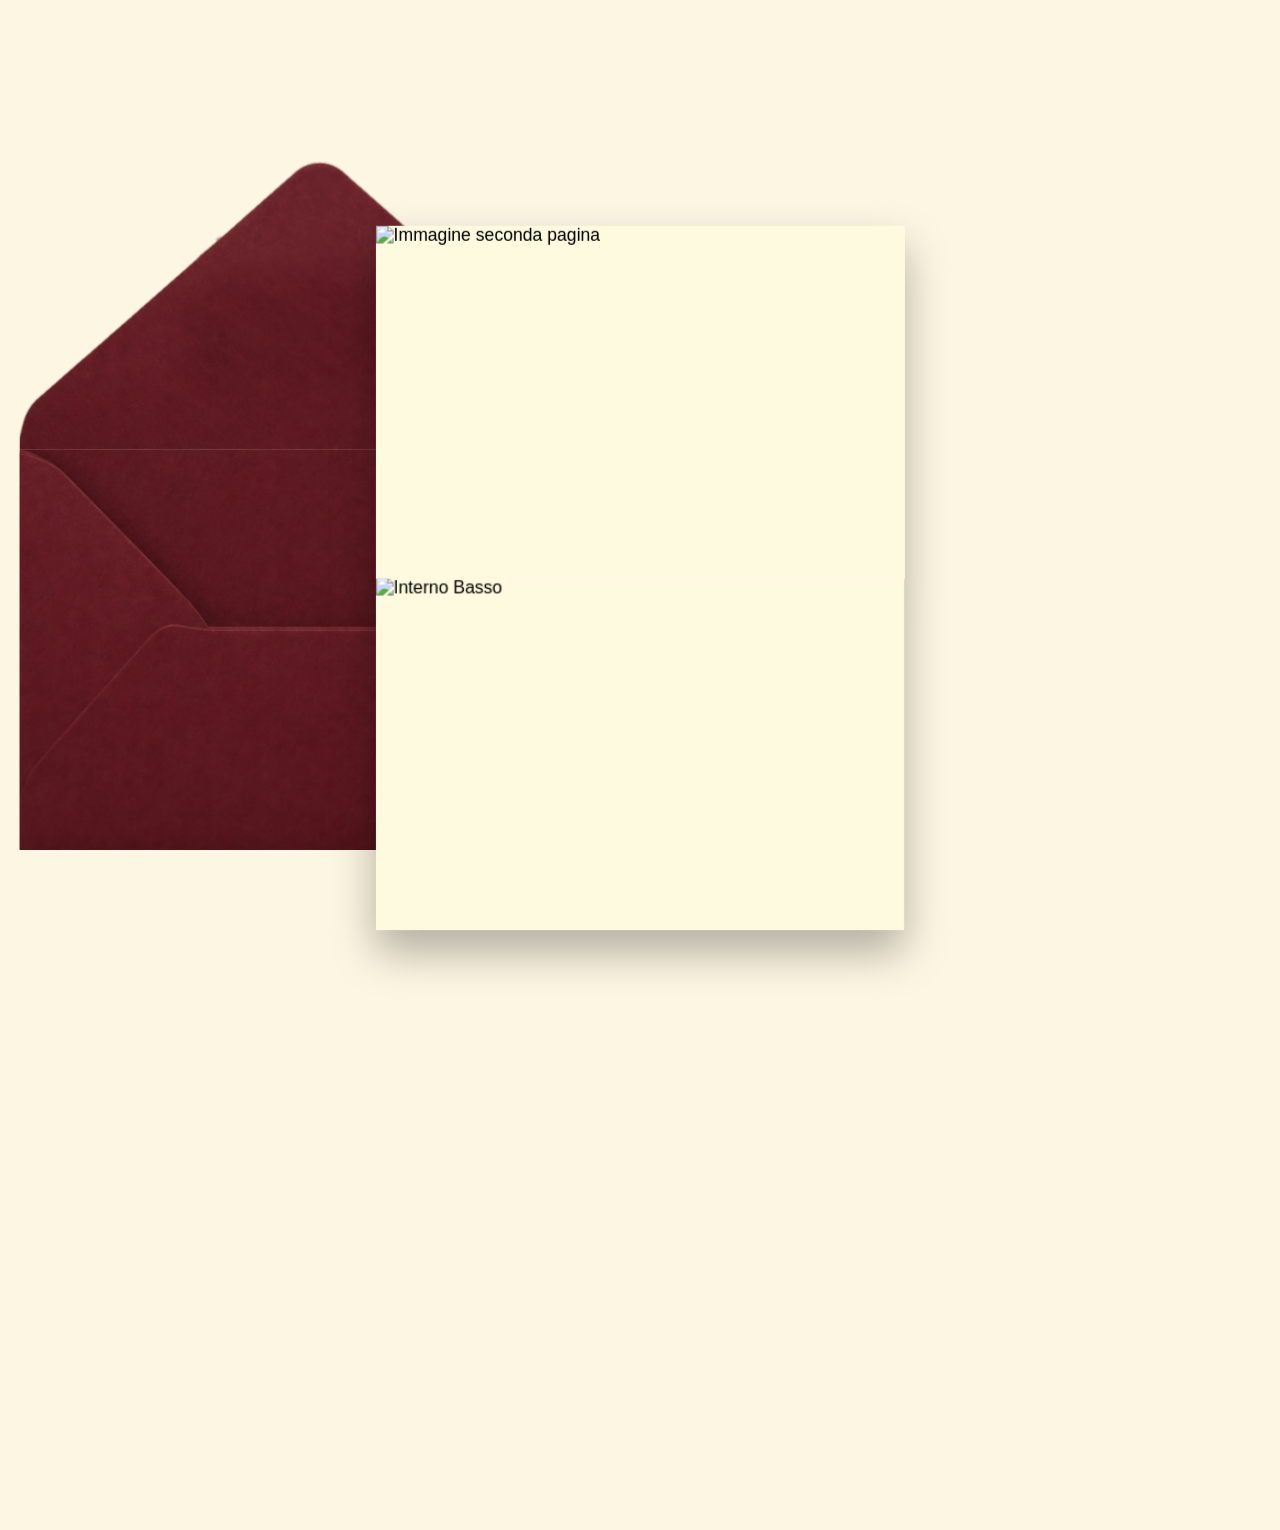
==== torta/index.html @ 85c7a6f7 "aggiunto torta" ====
<!DOCTYPE html>
<html lang="it">
<head>
    <meta charset="UTF-8">
    <meta name="viewport" content="width=device-width, initial-scale=1.0">
    <title>Invito Animato</title>
    
    <link rel="preconnect" href="https://fonts.googleapis.com">
    <link rel="preconnect" href="https://fonts.gstatic.com" crossorigin>
    <link href="https://fonts.googleapis.com/css2?family=Alex+Brush&family=Cormorant+Garamond:wght@400;600;700&family=Great+Vibes&display=swap" rel="stylesheet">

    <link rel="preload" as="image" href="textures/retro.png">
    <link rel="preload" as="image" href="textures/busta-artigianale_int.png">
    <link rel="preload" as="image" href="textures/busta-artigianale1.png">
    <link rel="preload" as="image" href="textures/linguetta.png">
    <link rel="preload" as="image" href="textures/front.png">
    <link rel="preload" as="image" href="textures/3.png">
    <link rel="preload" as="image" href="textures/1.png">

    <link rel="stylesheet" href="style.css">
</head>
<body class="is-loading">

    <div class="wrapper">
        <div class="envelope-back-face">
            <img class="envelope-back-img" src="textures/retro.png" alt="" decoding="async" fetchpriority="high">
            <div class="guest-name">Marta</div>
        </div>

        <div class="envelope-front-face">
            <div class="envelope-inner">
                <img class="envelope-inner-img" src="textures/busta-artigianale_int.png" alt="" decoding="async" fetchpriority="high">
            </div>
            <img class="pocket" src="textures/busta-artigianale1.png" alt="" decoding="async" fetchpriority="high">
            <img class="flap" src="textures/linguetta.png" alt="" decoding="async" fetchpriority="high">
            
            <div class="card">
                
                <div class="card-flap">
                    
                    <div class="face-1">  
                        <img src="textures/1.png" alt="Immagine di Copertina" class="card-image">               
                    </div>

                    <div class="face-2">
                        <img src="textures/2.png" alt="Immagine seconda pagina" class="card-image">
                    </div>
                </div>

                <div class="face-3">
                    <img src="textures/3.png" alt="Interno Basso" class="card-image">
    
                    <div class="link-container">
                        <span class="text-wrapper">
                            I festeggiamenti proseguiranno presso Villa Caiselli-Casa (UD),
                            <a href="https://martaematteo.me" target="_blank">Per maggiori informazioni clicca qui.</a>
                        </span>
                    </div>
                </div>
            </div>            
        </div>
    </div>
<script>
    (async () => {
        // 1. Legge i parametri dall'URL attuale
        const params = new URLSearchParams(window.location.search);
        const nomeInvitato = params.get('invitato');

        if (nomeInvitato) {
            const elementoNome = document.querySelector('.guest-name');
            if (elementoNome) {
                elementoNome.textContent = nomeInvitato;
            }
        }

        // Raccoglie tutte le URL delle immagini da precaricare
        function collectImageUrls() {
            const urls = new Set();
            document.querySelectorAll('img[src]').forEach(img => {
                if (img.src) urls.add(img.src);
            });
            document.querySelectorAll('link[rel="preload"][as="image"]').forEach(link => {
                if (link.href) urls.add(link.href);
            });
            return Array.from(urls);
        }

        // Precarica una singola immagine con timeout
        function preloadImage(url, timeout = 15000) {
            return new Promise(resolve => {
                const img = new Image();
                let done = false;
                const finish = (ok) => {
                    if (done) return;
                    done = true;
                    clearTimeout(timer);
                    resolve({ url, ok });
                };
                const timer = setTimeout(() => finish(false), timeout);
                img.onload = () => finish(true);
                img.onerror = () => finish(false);
                img.src = url;
            });
        }

        // Precarica tutte le immagini in parallelo
        async function preloadAllImages() {
            const urls = collectImageUrls();
            const results = await Promise.all(urls.map(u => preloadImage(u)));
            const failed = results.filter(r => !r.ok);
            if (failed.length) console.warn('Immagini non caricate:', failed.map(r => r.url));
        }

        // Logica di scroll e centratura
        function startScrollEffects() {
            const wrapper = document.querySelector('.wrapper');
            if (wrapper) {
                const wrapperRect = wrapper.getBoundingClientRect();
                const scrollTarget = window.scrollY + wrapperRect.top - (window.innerHeight / 2) + (wrapperRect.height / 2);
                window.scrollTo({ top: scrollTarget, behavior: 'auto' });
            }

            function parseTimeToMs(value) {
                const v = String(value).trim();
                if (!v) return 0;
                if (v.endsWith('ms')) return Number.parseFloat(v);
                if (v.endsWith('s')) return Number.parseFloat(v) * 1000;
                return 0;
            }

            function getMaxAnimationEndMs(el) {
                if (!el) return 0;
                const cs = window.getComputedStyle(el);
                const durations = cs.animationDuration.split(',').map(s => s.trim());
                const delays = cs.animationDelay.split(',').map(s => s.trim());
                const count = Math.max(durations.length, delays.length);
                let maxMs = 0;
                for (let i = 0; i < count; i++) {
                    const durMs = parseTimeToMs(durations[i % durations.length]);
                    const delMs = parseTimeToMs(delays[i % delays.length]);
                    maxMs = Math.max(maxMs, durMs + delMs);
                }
                return maxMs;
            }

            const openAnimEndMs = getMaxAnimationEndMs(document.querySelector('.card-flap'));
            const scrollAfterMs = Math.max(0, Math.ceil(openAnimEndMs + 250));

            setTimeout(() => {
                const card = document.querySelector('.card');
                if (card) {
                    const cardRect = card.getBoundingClientRect();
                    const cardCenter = window.scrollY + cardRect.top + (cardRect.height / 2);
                    const targetScroll = cardCenter - (window.innerHeight / 2) - cardRect.height;
                    const currentScroll = window.scrollY;
                    const distance = targetScroll - currentScroll;
                    const duration = 2000;
                    const startTime = performance.now();

                    function smoothScroll(currentTime) {
                        const elapsed = currentTime - startTime;
                        const progress = Math.min(elapsed / duration, 1);
                        const easeProgress = progress < 0.5
                            ? 2 * progress * progress
                            : 1 - Math.pow(-2 * progress + 2, 2) / 2;
                        window.scrollTo(0, currentScroll + (distance * easeProgress));
                        if (progress < 1) requestAnimationFrame(smoothScroll);
                    }
                    requestAnimationFrame(smoothScroll);
                }
            }, scrollAfterMs);
        }

        // Esegui preload, poi sblocca animazioni
        await preloadAllImages();
        document.body.classList.remove('is-loading');
        document.body.classList.add('is-loaded');
        requestAnimationFrame(() => startScrollEffects());
    })();
    </script>
</body>
</html>
---- torta/style.css ----
/* --- CONFIGURAZIONE --- */

:root {
    /* Non servono più colori busta, usiamo le immagini */
    
    --card-bg: #fefae0;
    
    /* Dimensioni Busta (Devono coincidere con le tue immagini) */
    --env-width: 600px;
    --env-height: 400px;
}

body {
    background-color: #fdf6e3;
    min-height: 120vh;
    margin: 0;
    display: flex;
    justify-content: center;
    align-items: flex-start;
    padding-top: 50vh;
    overflow-x: hidden;
    overflow-y: auto;
    font-family: sans-serif;
    perspective: 2500px;
}

/* Preload: nasconde tutto finché le immagini non sono pronte */
body.is-loading .wrapper {
    opacity: 0;
}

body.is-loaded .wrapper {
    opacity: 1;
    transition: opacity 200ms ease;
}

body.is-loading .wrapper,
body.is-loading .envelope-back-face,
body.is-loading .envelope-front-face,
body.is-loading .flap,
body.is-loading .card,
body.is-loading .card-flap {
    animation-play-state: paused !important;
}

/* --- WRAPPER --- */
.wrapper {
    position: relative;
    width: var(--env-width);
    height: var(--env-height);
    transform-style: preserve-3d;
    -webkit-transform-style: preserve-3d;
    will-change: transform;
    transform: rotateY(180deg);
    animation: flipAndMove 8s both; 
    animation-delay: 1s;
}

/* --- STRUTTURA GENERALE --- */

.envelope-back-face, .envelope-front-face {
    position: absolute;
    width: 100%;
    height: 100%;
    transform-style: preserve-3d;
    -webkit-transform-style: preserve-3d;
    backface-visibility: hidden;
    -webkit-backface-visibility: hidden;
    will-change: transform;
}

/* --- 1. RETRO BUSTA (File JPG) --- */
.envelope-back-face {
    display: flex; justify-content: center; align-items: center;
    /* spostiamo leggermente indietro il retro per evitare sovrapposizioni */
    transform: rotateY(180deg) translateZ(-1px);
    z-index: 5;
    /* Ombra esterna realistica */
    
}

.envelope-back-img {
    position: absolute;
    inset: 0;
    width: 100%;
    height: 100%;
    object-fit: cover;
    object-position: center;
    z-index: 0;
}

/* ---- FIX mobile / Safari: evita z-fighting ---- */
/* separazione minima dei piani 3D (non deve essere sovrascritta più sotto) */

.guest-name {
    position: relative;
    z-index: 1;
    font-size: 2.5rem; color:#F5F5F5;
    font-family: 'Alex Brush', cursive;
    font-weight: 20;
    /* Togliamo il bordo tratteggiato CSS se l'hai disegnato in Photoshop */
    /* border: 4px dashed rgba(255,255,255,0.5); */ 
    text-shadow: 0 2px 5px rgba(0,0,0,0.2);
    padding: 15px 30px;
    white-space: pre-line;
    text-align: center;
    backface-visibility: hidden;
}

/* --- FRONTE BUSTA --- */
/* spostiamo leggermente avanti il fronte per evitare z-fighting */
.envelope-front-face { z-index: 2; transform: rotateY(0deg) translateZ(1px); }

/* --- 2. INTERNO BUSTA (File JPG) --- */
.envelope-inner {
    position: absolute; width: 100%; height: 100%;

    z-index: 1;
    /* Ombra interna per profondità */
    box-shadow: inset 0 0 20px rgba(0,0,0,0.5);
}

.envelope-inner-img {
    position: absolute;
    inset: 0;
    width: 100%;
    height: 100%;
    object-fit: cover;
    object-position: center;
}

/* --- 3. TASCA (File PNG Trasparente) --- */
.pocket {
    position: absolute; 
    bottom: 0; left: 0; 
    width: 100%; height: 100%; /* Occupa tutto lo spazio per allinearsi */

    object-fit: cover;
    object-position: bottom center;
    
    /* RIMOSSO clip-path: lasciamo che sia la trasparenza del PNG a fare la forma */
    z-index: 10; 
    /* Eventuale drop-shadow se non l'hai disegnata in Photoshop */
    
}

/* --- 4. LINGUETTA (File PNG Trasparente) --- */
.flap {
    position: absolute; 
    top: 0; left: 0; 
    width: 100%; 
    height: 100%; /* Altezza 100% per gestire meglio il punto di rotazione */

    object-fit: cover;
    object-position: top center;
    
    /* Punto di rotazione: top */
    transform-origin: top; 
    
    /* RIMOSSO clip-path */
    z-index: 11; 
    
    animation: openFlap 0.8s forwards;
    animation-delay: 4.5s; 
}

/* --- IL BIGLIETTO (CARD) --- */
/* (Questa parte resta quasi uguale, gestisce le tue immagini interne) */
.card {
    position: absolute;
    width: 80%; height: 80%;
    left: 10%; bottom: 0;
    z-index: 2;
    transform-style: preserve-3d;
    animation: extractAndCenter 3s forwards;
    animation-delay: 5.5s;
}

.card-flap {
    position: absolute; top: 0; left: 0; width: 100%; height: 100%;
    transform-style: preserve-3d;
    transform-origin: top; 
    z-index: 20;
    animation: openCard 2s forwards;
    animation-delay: 9s; 
}

/* Stili facce (uguali a prima) */
.face-1, .face-2, .face-3 {
    position: absolute; width: 100%; height: 100%;
    background-color: var(--card-bg); 
    backface-visibility: hidden; -webkit-backface-visibility: hidden;
    display: flex; justify-content: center; align-items: center;
    padding: 0; overflow: hidden; 
}

/* Gestione immagini Card */
.card-image { max-width: 90%; max-height: 90%; object-fit: contain; filter: drop-shadow(0px 2px 4px rgba(0,0,0,0.2)); }
.face-2 .card-image, .face-3 .card-image { width: 100%; height: 100%; max-width: none; max-height: none; object-fit: cover; filter: none; }

/* L'immagine in face-3 non deve bloccare i click sul link */
.face-3 .card-image {
    pointer-events: none;
}

.face-1 { z-index: 2;}
.face-2 { transform: rotateX(180deg); }
.face-3 { top: 0; left: 0; z-index: 1; }

/* --- STILI PER IL LINK NELLA FACCIA 3 --- */

/* Il contenitore che deve sovrapporsi esattamente al rettangolo verde.
   Usa posizione assoluta rispetto alla .face-3
*/


/* Stile del link vero e proprio */
/* --- STILI PER IL LINK NELLA FACCIA 3 --- */

/* Il contenitore che posiziona l'area del testo sopra il rettangolo verde */
.link-container {
    position: absolute;
    z-index: 100;
    
    /* --- POSIZIONAMENTO (Regola questi valori come prima) --- */
    top: 61%; 
    height: 25%; 
    width: 40%; 
    left: 50%;
    transform: translateX(-50%);
    /* border: 2px solid red;  <-- Togli il commento per vedere i bordi */
    /* --- Fine posizionamento --- */

    /* Flexbox per centrare il blocco di testo */
    display: flex;
    justify-content: center;
    align-items: center;
    text-align: center;
    
    /* Assicura che il contenitore riceva i click */
    pointer-events: auto;
}

/* Stile per TUTTO il testo (sia cliccabile che non) */
.text-wrapper {
    font-family: 'Cormorant Garamond', serif;
    color: #fefae0;           /* Tutto il testo è bianco */
    
    font-size: 0.8rem;      /* Dimensione testo */
    letter-spacing: 0.5px;
    line-height: 1.4;       /* Spaziatura righe se va a capo */
    
    /* Assicura che il testo riceva i click */
    pointer-events: auto;
    position: relative;
    z-index: 50;
}

/* Stile SOLO per la parte cliccabile (il tag <a>) */
.text-wrapper a {
    font-family: 'Cormorant Garamond',  serif;
    color: #fefae0;           /* Anche il link è bianco */
    font-weight: bold;      /* Il link è in grassetto per distinguerlo */
    font-size: 0.8rem;  
    text-decoration: underline; /* Sottolineato per far capire che è un link */
    cursor: pointer;        /* Cursore a manina */
    transition: all 0.3s ease;
    
    position: relative; /* Aiuta con lo z-index */
    z-index: 100;       /* Assicura che sia sopra a tutto */
    display: inline;    /* Inline per seguire esattamente il testo */
}

/* Effetto Hover solo sulla parte cliccabile */
.text-wrapper a:hover {
    color: #f7f0be;         /* Cambia colore al passaggio del mouse */
    background-color: rgba(255,255,255,0.1); /* Leggero sfondo al passaggio */
    border-radius: 4px;
}
/* --- KEYFRAMES --- */
/* (Identici a prima, solo openFlap cambia leggermente la gestione ombra) */
@keyframes flipAndMove {
    0% { transform: rotateY(180deg); }
    40% { transform: rotateY(0deg); }
    70% { transform: rotateY(0deg) translateX(0); }
    100% { transform: rotateY(0deg) translateX(-320px); }
}

@keyframes openFlap {
    0% { transform: rotateX(0deg); z-index: 11; }
    /* Nota: Se hai disegnato l'ombra nel PNG, non serve il drop-shadow qui */
    100% { transform: rotateX(180deg); z-index: 0; } 
}

@keyframes extractAndCenter {
    0% { transform: translateY(0); z-index: 2; }
    40% { transform: translateY(-110%); z-index: 2; }
    41% { z-index: 20; }
    100% { transform: translateY(20%) translateX(320px) scale(1.1); z-index: 20; filter: drop-shadow(0px 20px 20px rgba(0,0,0,0.3)); }
}

@keyframes openCard {
    0% { transform: rotateX(0deg); }
    100% { transform: rotateX(180deg); }
}

/* =========================================
   OTTIMIZZAZIONE MOBILE (Smartphone)
   ========================================= */

@media only screen and (max-width: 768px) {
    
    /* 1. Adattiamo le dimensioni al viewport mantenendo le proporzioni */
    :root {
        /* Larghezza disponibile meno 10px (5px per lato) */
        --mobile-width: calc(100vw - 10px);
        /* Mantenendo la proporzione 400/600 = 0.6667 */
        --mobile-height: calc((100vw - 10px) * 0.6667);

        /* Velocità animazioni mobile (1 = normale). */
        --mobile-speed: 1;
    }
    .face-1{
        transform: scale(-1, 1);
    }
    body {
        /* ABILITA LO SCROLL SU MOBILE */
        overflow-y: auto; 
        /* Allinea tutto in alto invece che al centro per gestire meglio lo scroll */
        align-items: flex-start; 
        padding-top: 100px; /* Un po' di aria sopra */
        padding-left: 5px;
        padding-right: 5px;
        height: auto; /* L'altezza si adatta al contenuto */
        min-height: 100vh;
    }

    .wrapper {
        /* Usa le nuove dimensioni responsive */
        width: var(--mobile-width);
        height: var(--mobile-height);
        
        transform-origin: top center;
        /* Flip 3D “robusta”: ruotiamo il wrapper fino al taglio (90deg),
           facciamo lo swap retro→fronte via opacità, poi ruotiamo indietro.
           Così non dipendiamo dal backface-culling. */
        transform: rotateY(0deg) translateZ(0.1px);
        
        /* Evitiamo il rallentamento finale (niente easing): velocità costante */
        animation: flipAndMoveMobile calc(5s * var(--mobile-speed)) linear both;
        animation-delay: calc(0.8s * var(--mobile-speed));
    }

    /* IMPORTANTE: su mobile non ruotiamo più la busta in 3D.
       Quindi annulliamo le rotazioni 3D delle facce, altrimenti il retro (rotateY(180deg))
       resta "girato" e viene nascosto dal backface-visibility. */
    .envelope-back-face,
    .envelope-front-face {
        transform: none;
        backface-visibility: visible;
        -webkit-backface-visibility: visible;
    }

    /* Swap robusto: mostriamo SEMPRE il retro subito, poi passiamo al fronte al 40%. */
    .envelope-back-face {
        opacity: 1;
        animation: backFaceOpacityMobile calc(5s * var(--mobile-speed)) linear both;
        animation-delay: calc(0.8s * var(--mobile-speed));
    }

    .envelope-front-face {
        opacity: 0;
        animation: frontFaceOpacityMobile calc(5s * var(--mobile-speed)) linear both;
        animation-delay: calc(0.8s * var(--mobile-speed));
    }

    /* Scala tempi della linguetta su mobile */
    .flap {
        animation-duration: calc(0.6s * var(--mobile-speed));
        animation-delay: calc(3.2s * var(--mobile-speed));
    }

    @keyframes backFaceOpacityMobile {
        0%, 19% { opacity: 1; }
        20%, 100% { opacity: 0; }
    }

    @keyframes frontFaceOpacityMobile {
        0%, 19% { opacity: 0; }
        20%, 100% { opacity: 1; }
    }

    /* 2. Animazione Busta Mobile: 
       Non si sposta a sinistra (non c'è spazio), ma scende leggermente 
       e svanisce un po' per lasciare focus al biglietto 
    */
    @keyframes flipAndMoveMobile {
        0% { transform: rotateY(0deg) translateY(0) translateZ(0.1px); }
        /* Arriviamo al taglio (edge) prima dello swap */
        19% { transform: rotateY(90deg) translateY(0) translateZ(0.1px); }
        /* Swap: restiamo “di taglio” ma invertiamo il verso per far entrare il fronte */
        20% { transform: rotateY(90deg) translateY(0) translateZ(0.1px); }
        40% { transform: rotateY(180deg) translateY(0) translateZ(0.1px); opacity: 1; }
        100% { 
            /* La busta scende un po' */
            transform: rotateY(180deg) translateY(100px) translateZ(0.1px); 
            opacity: 1; 
            /* Assicura che resti sotto */
        }
    }

    /* 3. Animazione Biglietto Mobile (ZOOM + SCROLL):
       Qui avviene la magia.
    */
    .card {
        
        animation-name: extractAndCenterMobile;
        animation-duration: calc(2s * var(--mobile-speed));
        animation-delay: calc(4s * var(--mobile-speed));
    }

    /* Scala tempi apertura card su mobile */
    .card-flap {
        animation-duration: calc(1.5s * var(--mobile-speed));
        animation-delay: calc(6.5s * var(--mobile-speed));
    }

    /* Solo mobile: ruota di 180° le immagini “di background” della card (facce 2 e 3) */
    
    .face-2 .card-image,
    .face-3 .card-image {
        transform: rotateY(180deg);
        transform-origin: center;
    }

    /* Solo mobile: ruota di 180° anche la scritta della faccia 3 per allinearla alla rotazione */
    .face-3 .text-wrapper {
        transform: scaleX(-1);
        transform-origin: center;
    /* Forza la gestione degli eventi del mouse/touch */
        pointer-events: auto;
    }

    /* Assicura che il link sia cliccabile su mobile */
    .face-3 .text-wrapper a {
        pointer-events: auto;
        display: inline-block;
        padding: 10px 5px;
        margin: -10px -5px;
        position: relative;
        z-index: 200;
    }

    @keyframes extractAndCenterMobile {
        0% { transform: translateY(0); z-index: 2; }
        40% { transform: translateY(-110%); z-index: 2; }
        41% { z-index: 20; }
        100% {
            /* Manteniamo le stesse proporzioni della versione desktop */
            transform: translateY(20%) translateX(0) scale(1.0);
            z-index: 20;
            filter: drop-shadow(0px 10px 10px rgba(0,0,0,0.3));
        }
    }
    
    /* Aggiustamento font per mobile */
    .guest-name { font-size: 2rem; }
    
    /* Aggiustiamo il link nella faccia 3 per essere sicuri che sia cliccabile su touch */
    /* Contenitore testo come desktop, ma proporzionato (percentuali) */
    .face-3 .link-container {
        width: 40%;
        height: 25%;
        
    }

    /* Testo proporzionato: resta simile al desktop, ma si adatta al viewport */
    .face-3 .text-wrapper {
        font-size: clamp(0.55rem, 2.1vw, 0.7rem);
        line-height: 1.25;
        letter-spacing: 0.3px;
    }

    .face-3 .text-wrapper a {
        font-size: inherit;
    }
}/* Anti z-fighting + Safari/iOS */
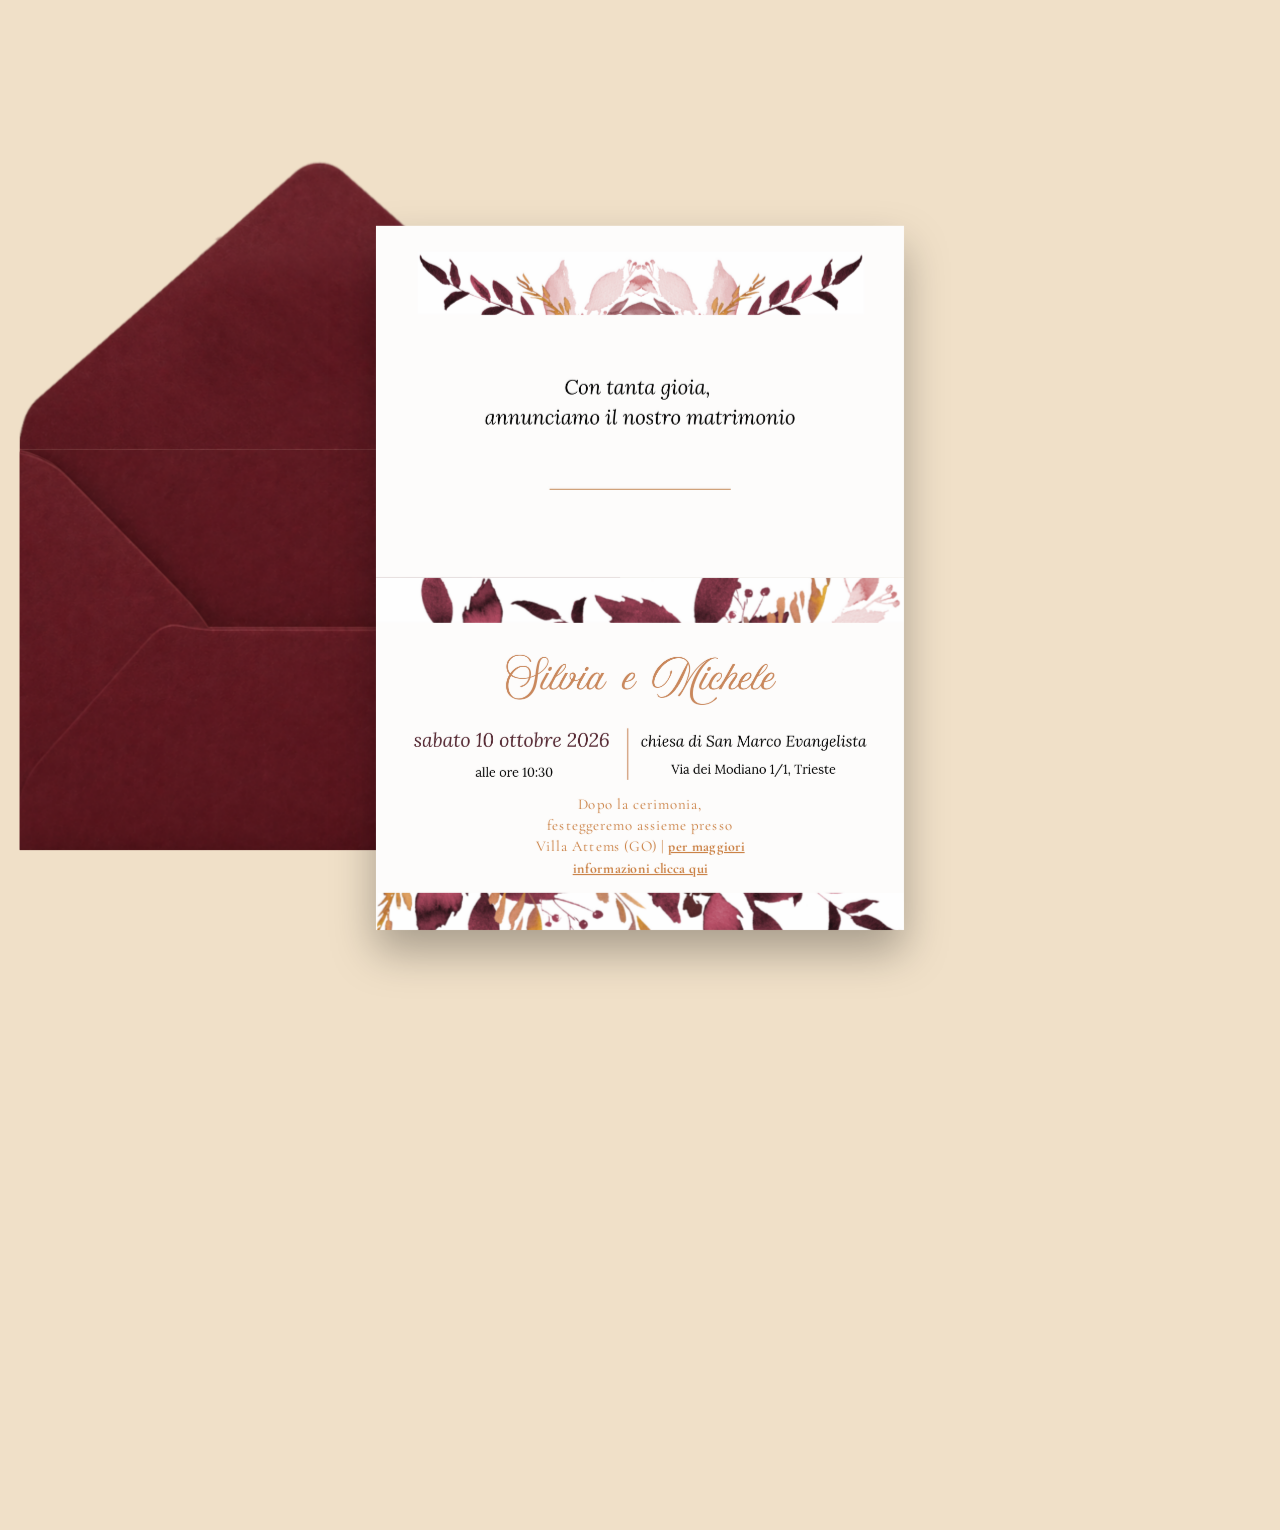
==== commit 51541556: "torta" ====
--- a/torta/index.html
+++ b/torta/index.html
@@ -52,8 +52,8 @@
     
                     <div class="link-container">
                         <span class="text-wrapper">
-                            I festeggiamenti proseguiranno presso Villa Caiselli-Casa (UD),
-                            <a href="https://martaematteo.me" target="_blank">Per maggiori informazioni clicca qui.</a>
+                            Dopo la cerimonia, festeggeremo assieme presso Villa Attems (GO) |
+                            <a href="https://www.matrimonio.com/website/index.php?idWebsite=8152437&idPage=58129727" target="_blank"> per maggiori informazioni clicca qui</a>
                         </span>
                     </div>
                 </div>
--- a/torta/style.css
+++ b/torta/style.css
@@ -11,7 +11,7 @@
 }
 
 body {
-    background-color: #fdf6e3;
+    background-color: #f0e0c8;
     min-height: 120vh;
     margin: 0;
     display: flex;
@@ -244,9 +244,9 @@
 /* Stile per TUTTO il testo (sia cliccabile che non) */
 .text-wrapper {
     font-family: 'Cormorant Garamond', serif;
-    color: #fefae0;           /* Tutto il testo è bianco */
-    
-    font-size: 0.8rem;      /* Dimensione testo */
+    color: #c97c3d;           /* Tutto il testo è bianco */
+    
+    font-size: 0.85rem;      /* Dimensione testo */
     letter-spacing: 0.5px;
     line-height: 1.4;       /* Spaziatura righe se va a capo */
     
@@ -259,7 +259,7 @@
 /* Stile SOLO per la parte cliccabile (il tag <a>) */
 .text-wrapper a {
     font-family: 'Cormorant Garamond',  serif;
-    color: #fefae0;           /* Anche il link è bianco */
+    color: #c97c3d;           /* Anche il link è bianco */
     font-weight: bold;      /* Il link è in grassetto per distinguerlo */
     font-size: 0.8rem;  
     text-decoration: underline; /* Sottolineato per far capire che è un link */
@@ -273,8 +273,8 @@
 
 /* Effetto Hover solo sulla parte cliccabile */
 .text-wrapper a:hover {
-    color: #f7f0be;         /* Cambia colore al passaggio del mouse */
-    background-color: rgba(255,255,255,0.1); /* Leggero sfondo al passaggio */
+    color: #d08a4b;         /* Cambia colore al passaggio del mouse */
+    background-color: rgba(184, 134, 11, 0.15); /* Leggero sfondo al passaggio */
     border-radius: 4px;
 }
 /* --- KEYFRAMES --- */
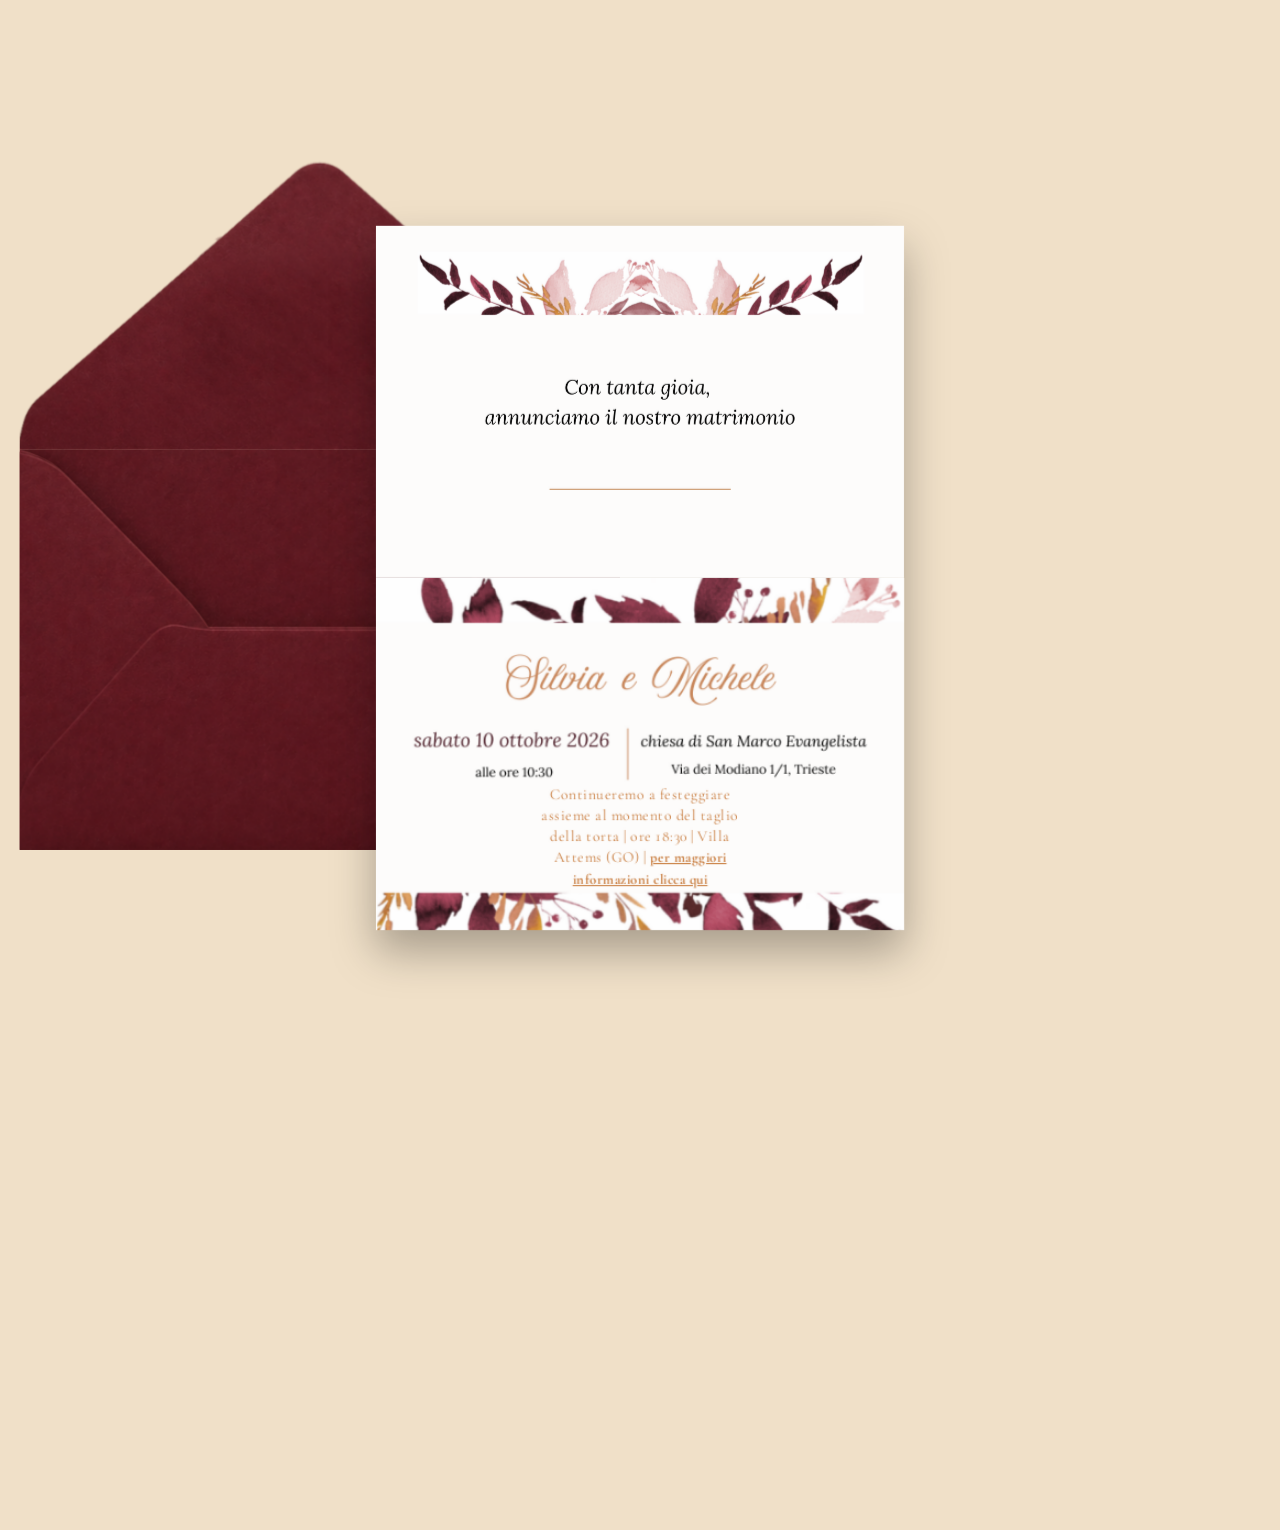
==== commit 17613869: "Update index.html" ====
--- a/torta/index.html
+++ b/torta/index.html
@@ -52,7 +52,7 @@
     
                     <div class="link-container">
                         <span class="text-wrapper">
-                            Dopo la cerimonia, festeggeremo assieme presso Villa Attems (GO) |
+                            Continueremo a festeggiare assieme al momento del taglio della torta | ore 18:30 | Villa Attems (GO) |
                             <a href="https://www.matrimonio.com/website/index.php?idWebsite=8152437&idPage=58129727" target="_blank"> per maggiori informazioni clicca qui</a>
                         </span>
                     </div>
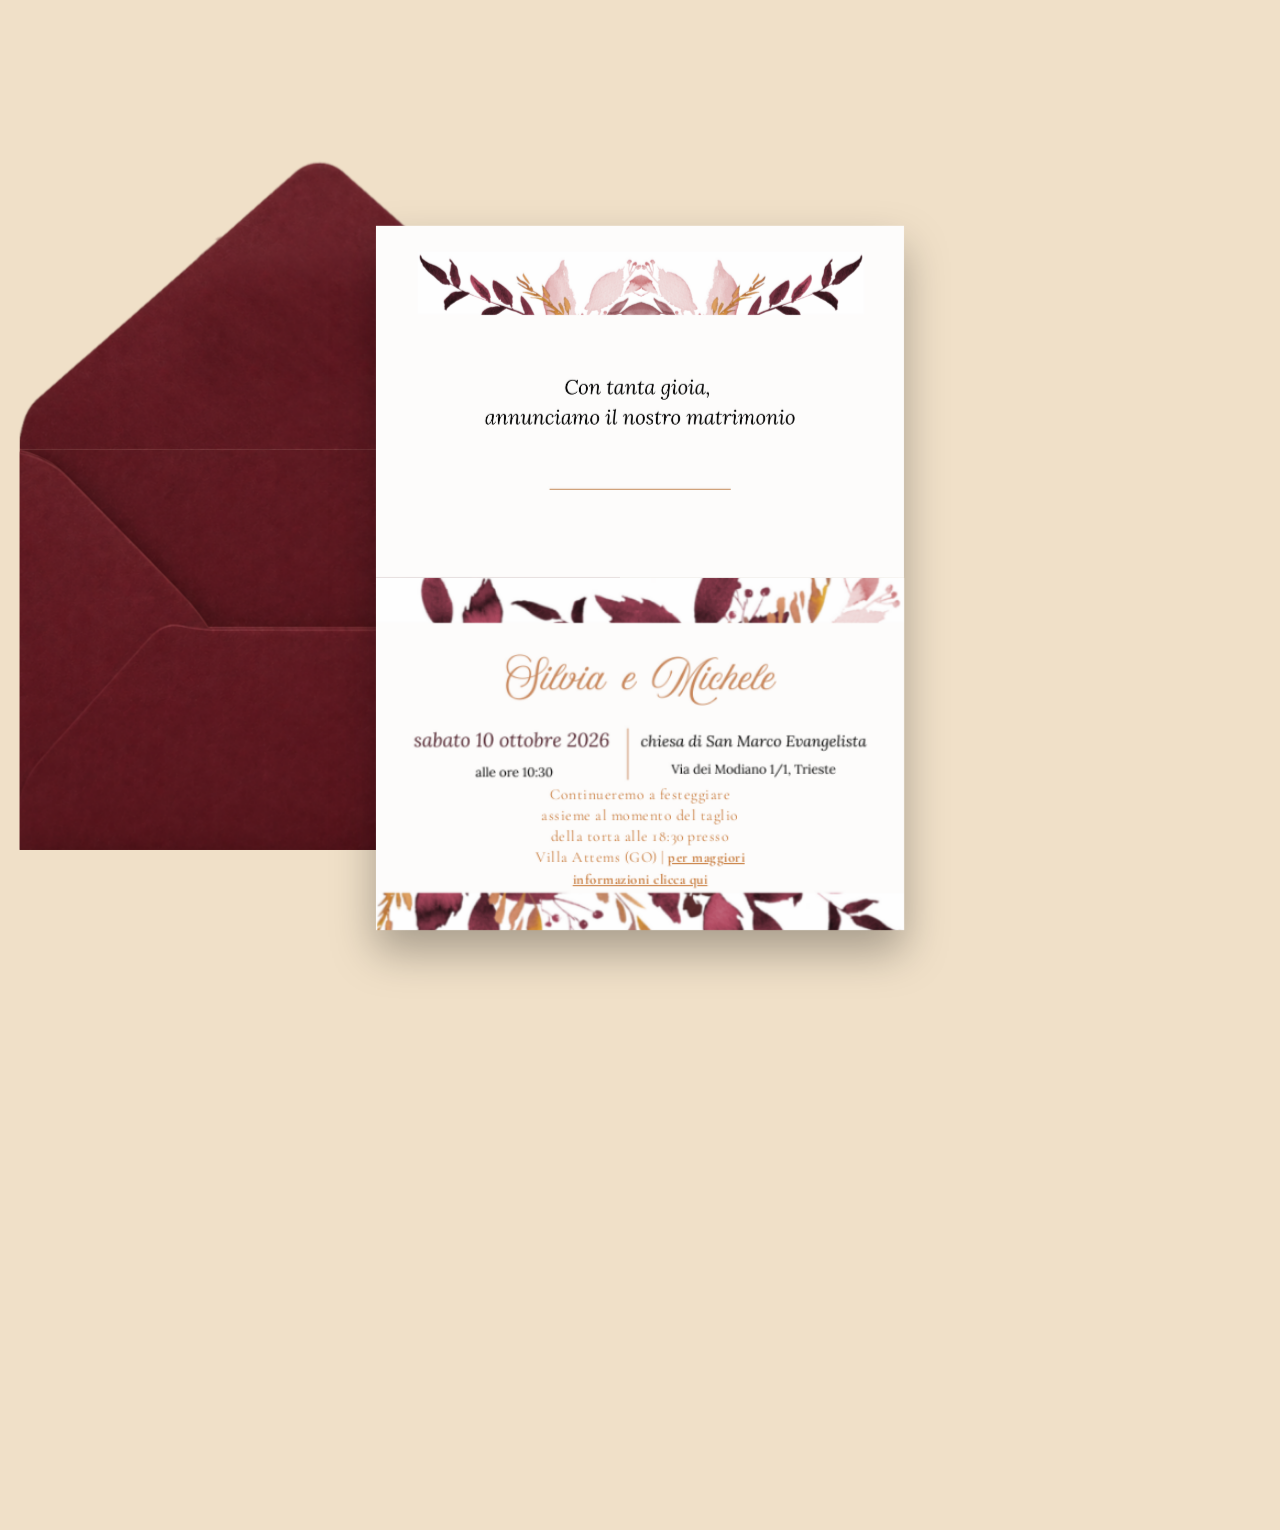
==== commit 1072be4f: "torta ok" ====
--- a/torta/index.html
+++ b/torta/index.html
@@ -52,7 +52,7 @@
     
                     <div class="link-container">
                         <span class="text-wrapper">
-                            Continueremo a festeggiare assieme al momento del taglio della torta | ore 18:30 | Villa Attems (GO) |
+                            Continueremo a festeggiare assieme al momento del taglio della torta alle 18:30 presso Villa Attems (GO) |
                             <a href="https://www.matrimonio.com/website/index.php?idWebsite=8152437&idPage=58129727" target="_blank"> per maggiori informazioni clicca qui</a>
                         </span>
                     </div>
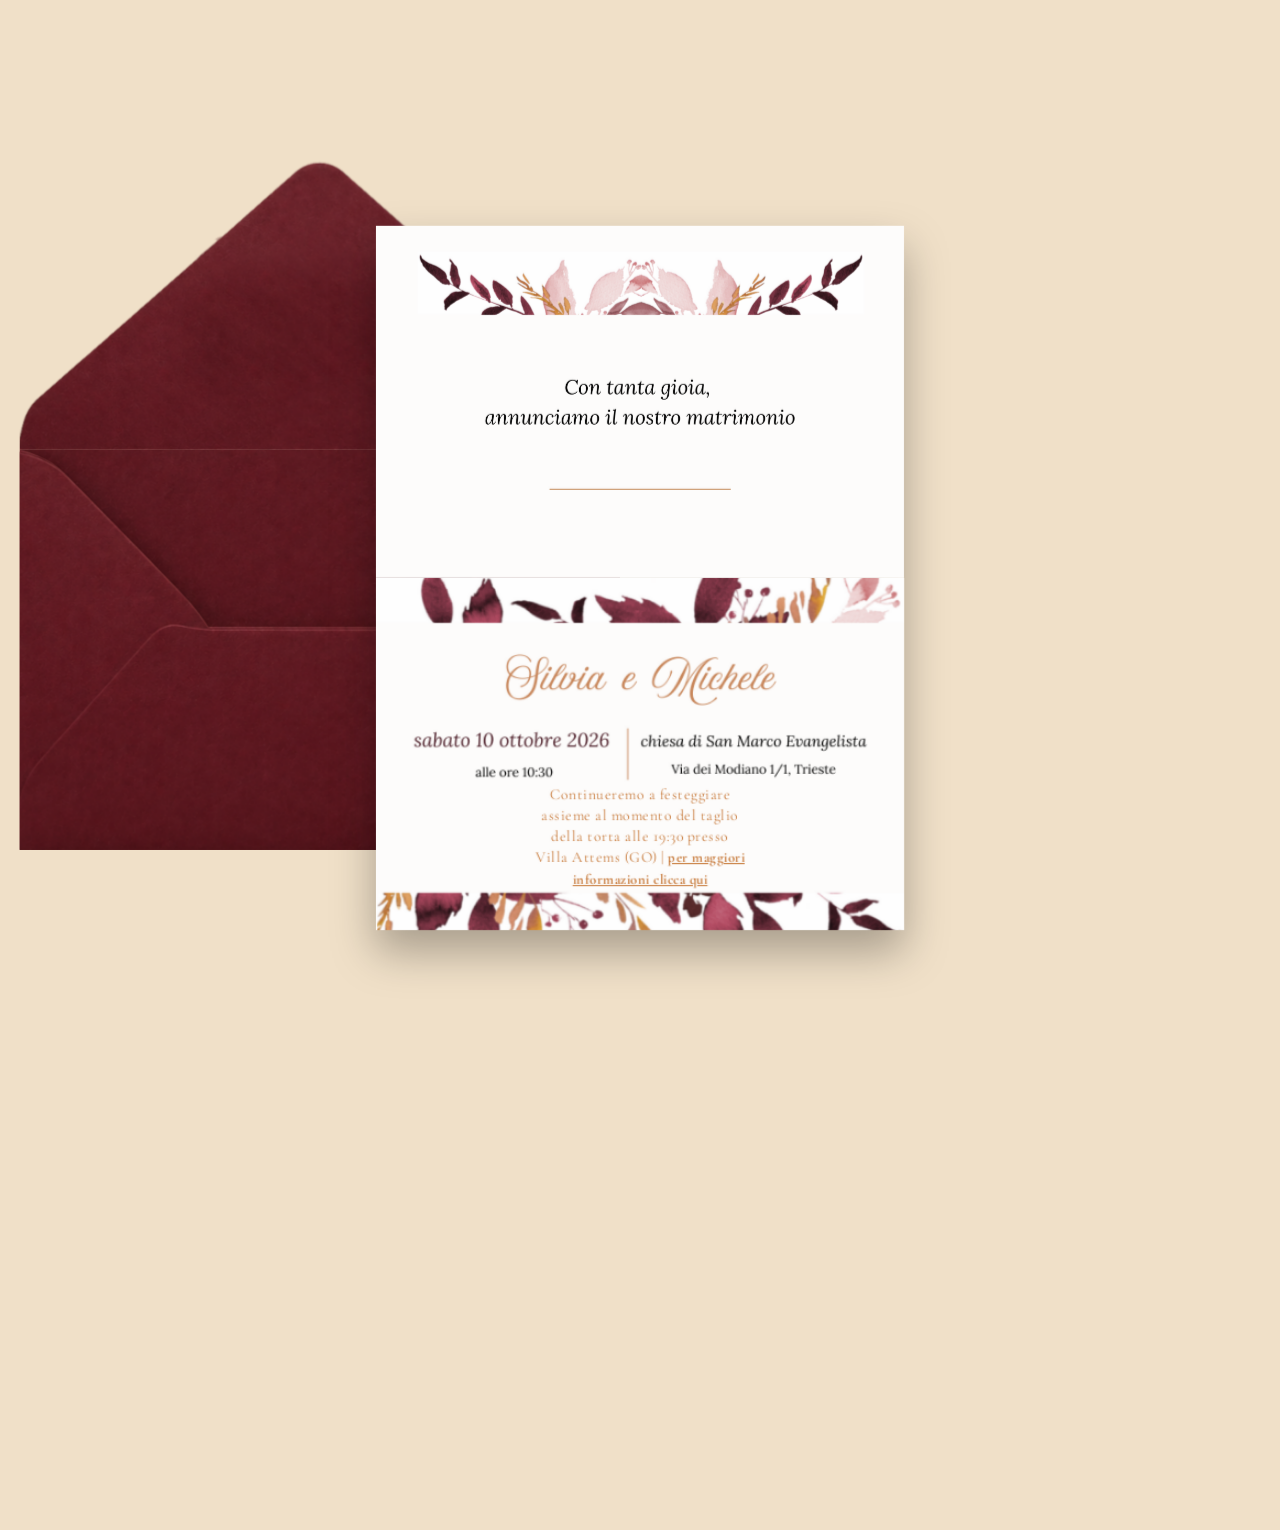
==== commit 50232ee5: "orario" ====
--- a/torta/index.html
+++ b/torta/index.html
@@ -52,7 +52,7 @@
     
                     <div class="link-container">
                         <span class="text-wrapper">
-                            Continueremo a festeggiare assieme al momento del taglio della torta alle 18:30 presso Villa Attems (GO) |
+                            Continueremo a festeggiare assieme al momento del taglio della torta alle 19:30 presso Villa Attems (GO) |
                             <a href="https://www.matrimonio.com/website/index.php?idWebsite=8152437&idPage=58129727" target="_blank"> per maggiori informazioni clicca qui</a>
                         </span>
                     </div>
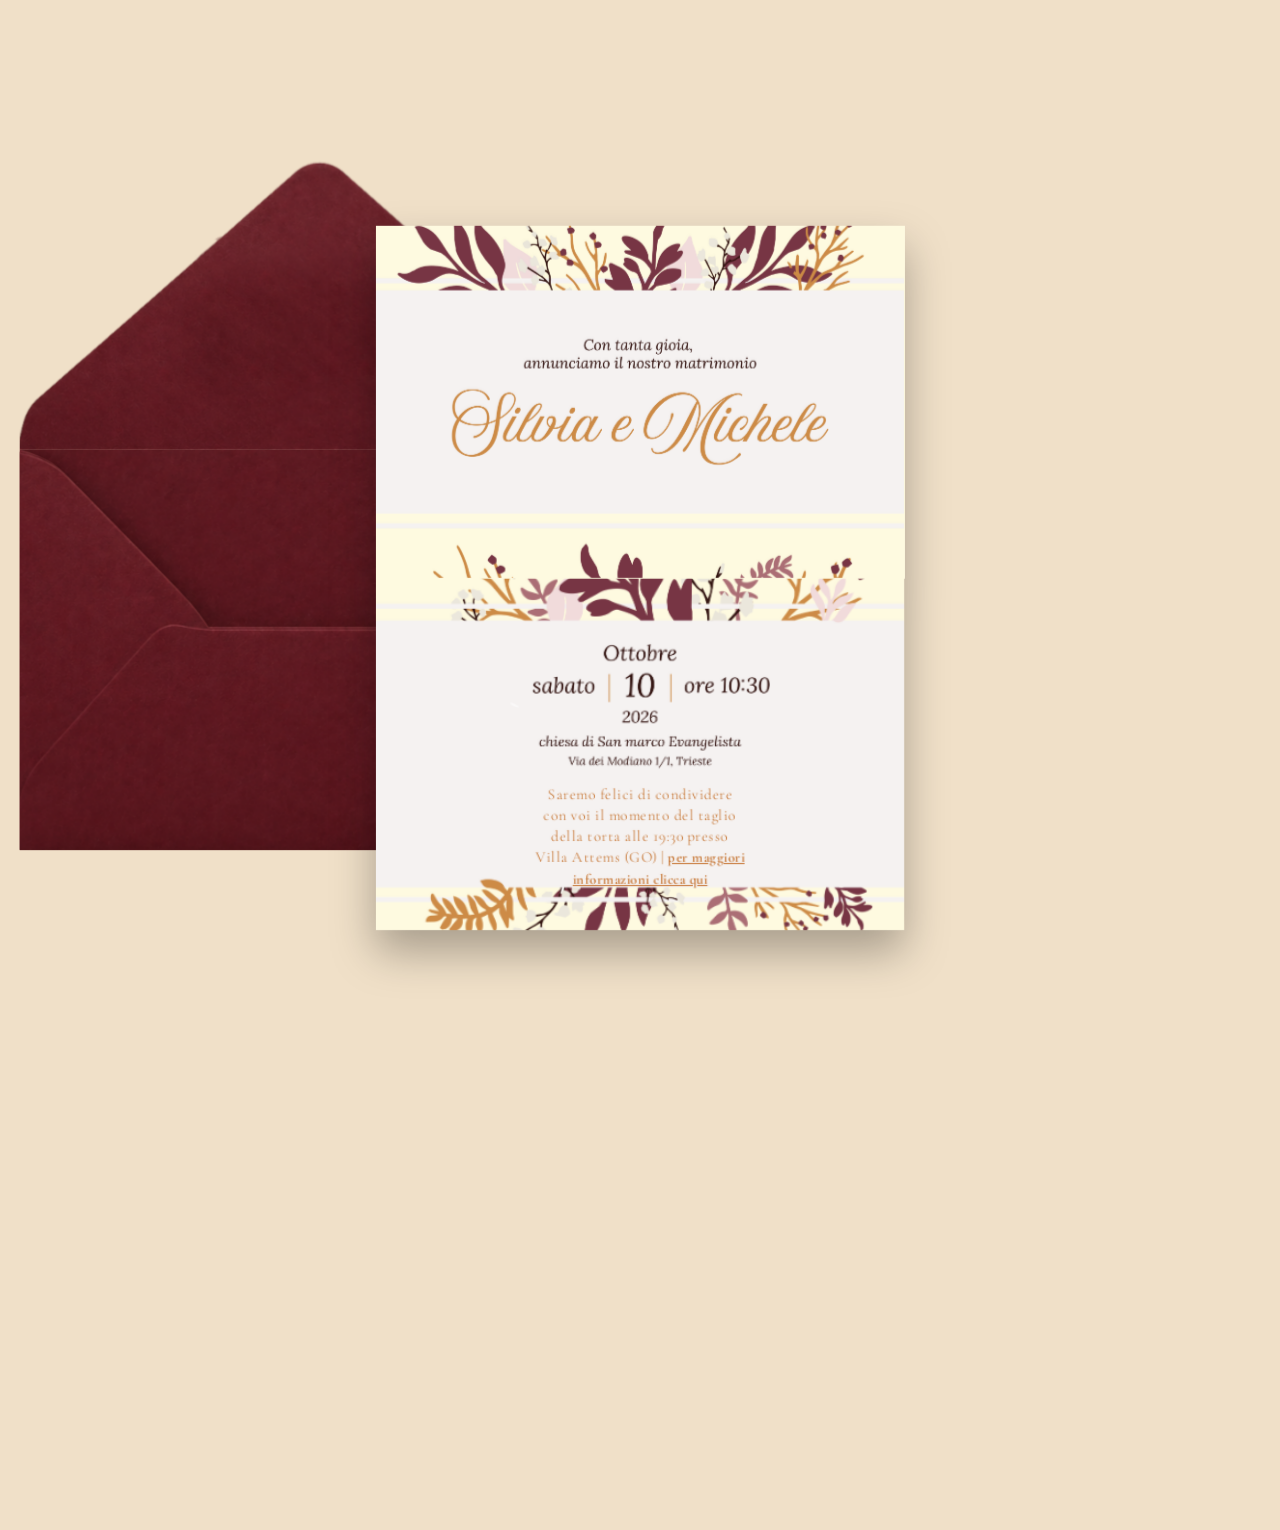
==== commit 142b53b2: "frase ok" ====
--- a/torta/index.html
+++ b/torta/index.html
@@ -52,8 +52,8 @@
     
                     <div class="link-container">
                         <span class="text-wrapper">
-                            Continueremo a festeggiare assieme al momento del taglio della torta alle 19:30 presso Villa Attems (GO) |
-                            <a href="https://www.matrimonio.com/website/index.php?idWebsite=8152437&idPage=58129727" target="_blank"> per maggiori informazioni clicca qui</a>
+                            Saremo felici di condividere con voi il momento del taglio della torta alle 19:30 presso Villa Attems (GO) |
+                            <a href="https://www.matrimonio.com/web/silvia-and-michele-2026-10-10" target="_blank"> per maggiori informazioni clicca qui</a>
                         </span>
                     </div>
                 </div>
